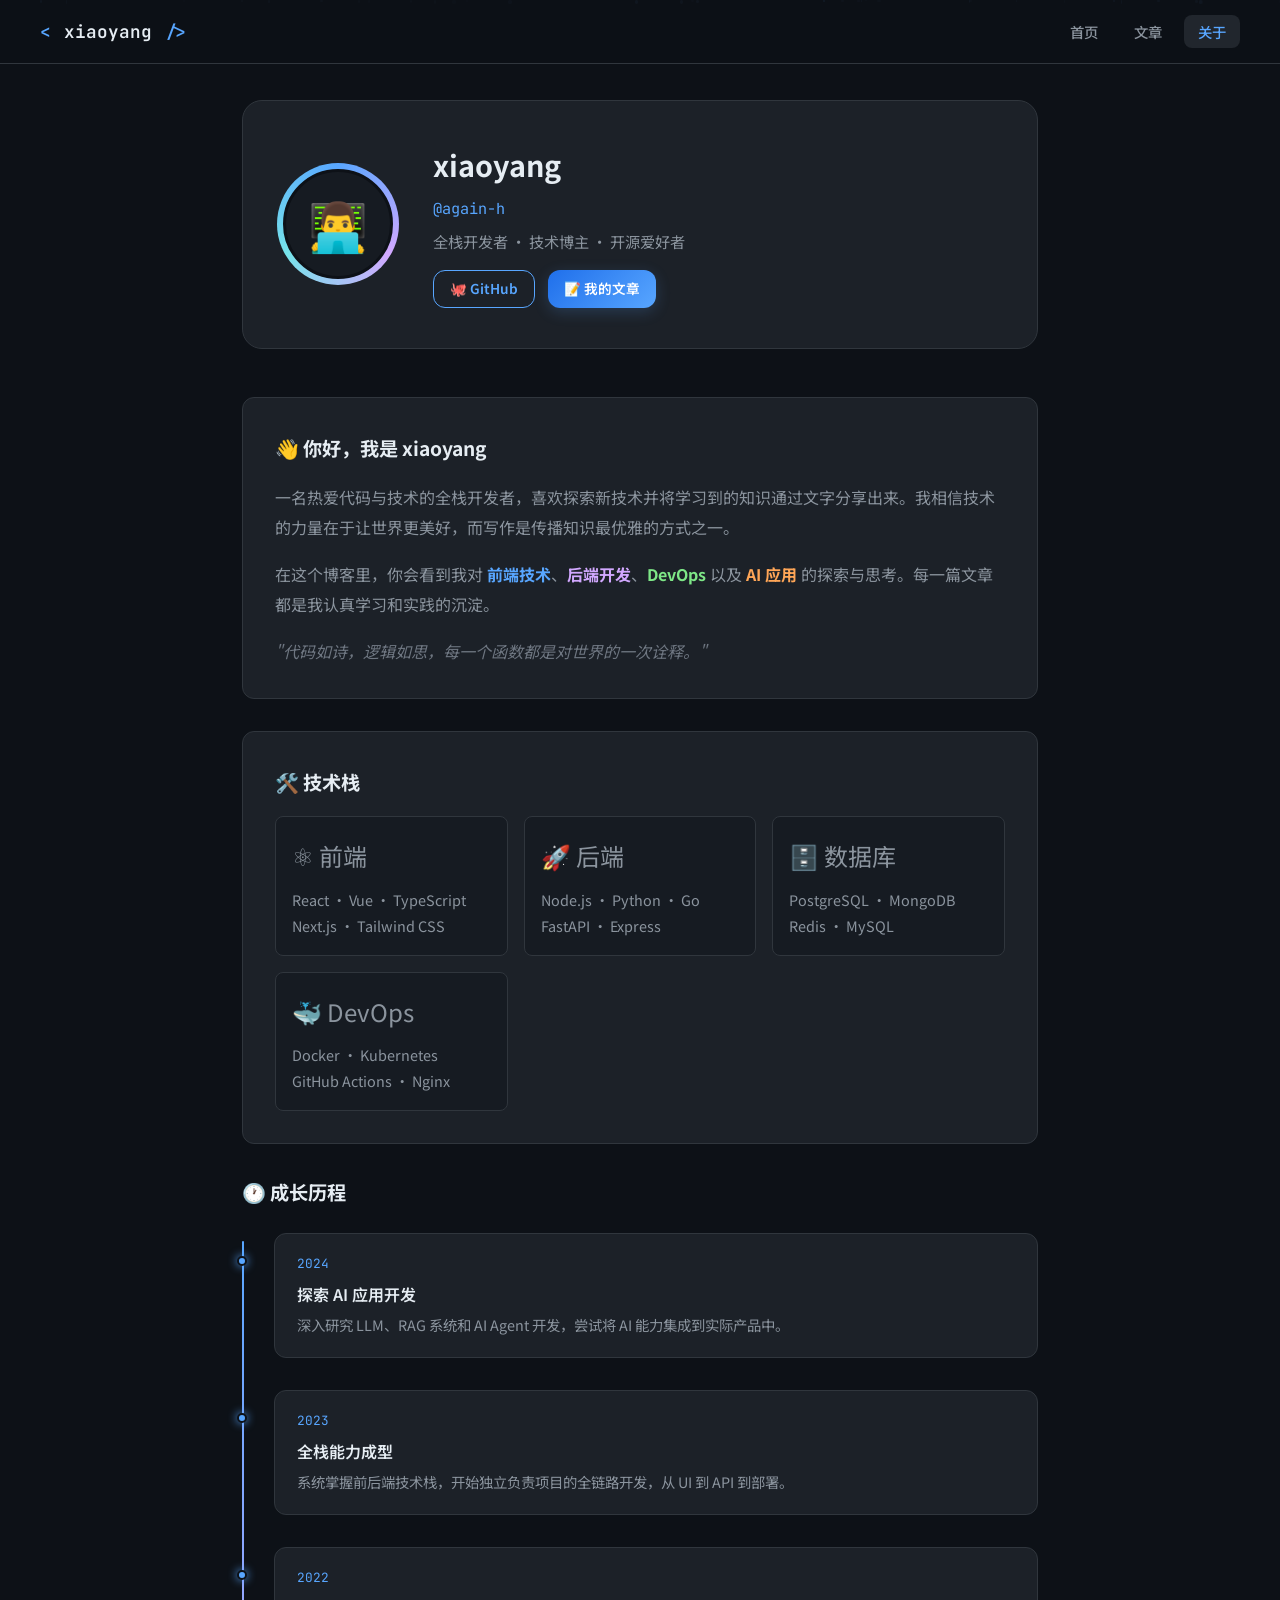
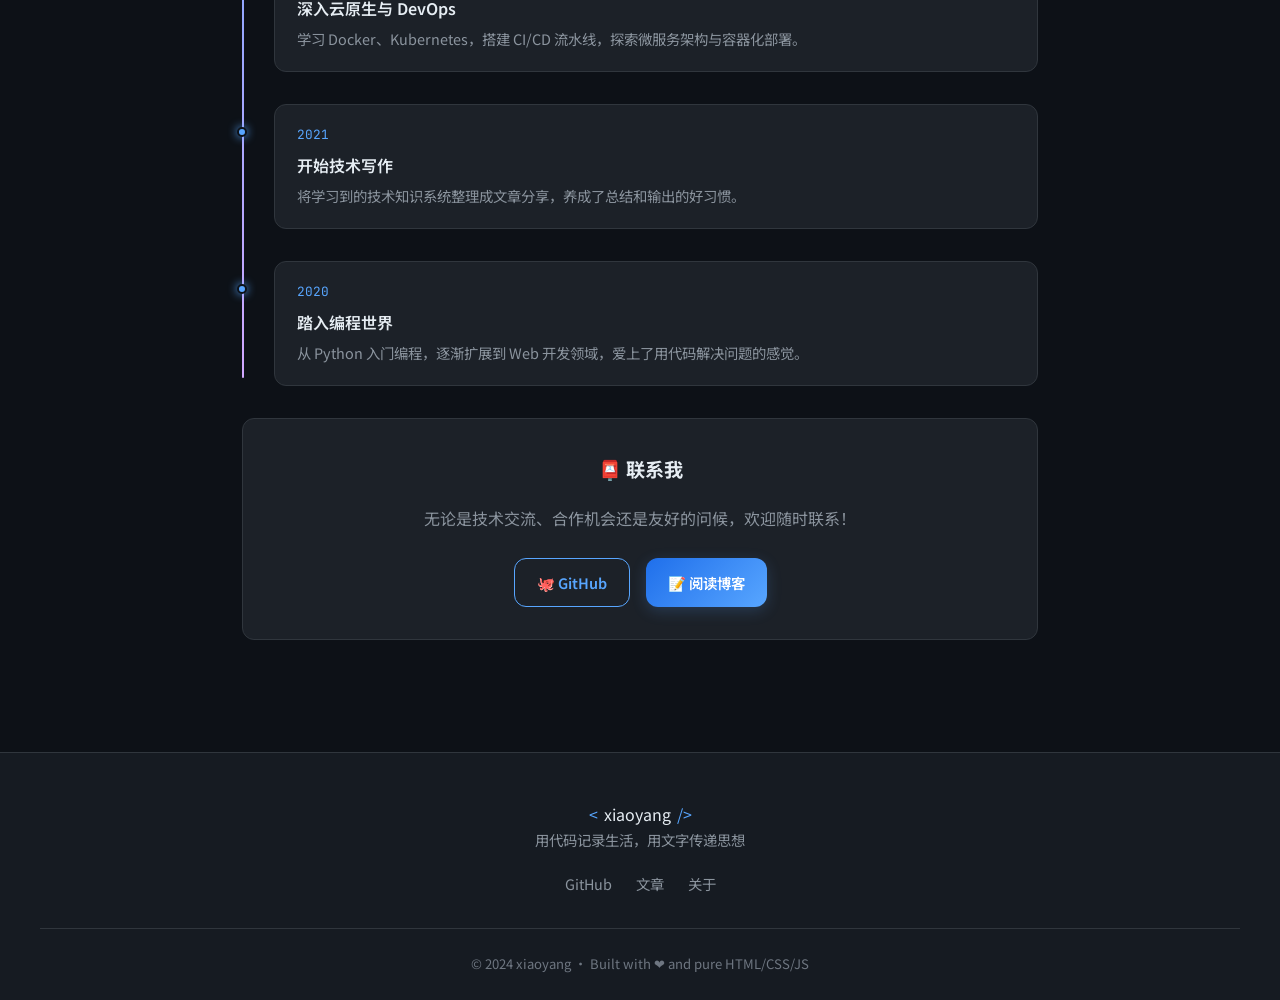
==== about.html @ 9339e9d8 "feat: add personal blog with dark theme - Home page with typing animation and particle background - " ====
<!DOCTYPE html>
<html lang="zh-CN">
<head>
  <meta charset="UTF-8" />
  <meta name="viewport" content="width=device-width, initial-scale=1.0" />
  <title>关于我 - xiaoyang's Blog</title>
  <link rel="stylesheet" href="css/style.css" />
  <link href="https://fonts.googleapis.com/css2?family=JetBrains+Mono:wght@300;400;600&family=Noto+Sans+SC:wght@300;400;500;700&display=swap" rel="stylesheet" />
</head>
<body>
  <div id="particles"></div>

  <nav class="navbar" id="navbar">
    <div class="nav-container">
      <a href="index.html" class="nav-logo">
        <span class="logo-bracket">&lt;</span>
        <span class="logo-text">xiaoyang</span>
        <span class="logo-bracket">/&gt;</span>
      </a>
      <ul class="nav-links">
        <li><a href="index.html" class="nav-link">首页</a></li>
        <li><a href="posts.html" class="nav-link">文章</a></li>
        <li><a href="about.html" class="nav-link active">关于</a></li>
      </ul>
      <button class="nav-toggle" id="navToggle">
        <span></span><span></span><span></span>
      </button>
    </div>
  </nav>

  <div class="about-page">
    <!-- 头部信息 -->
    <div class="about-header fade-up">
      <div class="about-avatar">
        <div class="avatar-ring"></div>
        <div class="avatar-inner">👨‍💻</div>
      </div>
      <div class="about-info">
        <h1>xiaoyang</h1>
        <p style="color:var(--accent); font-family:var(--font-mono); margin-bottom:0.4rem;">@again-h</p>
        <p>全栈开发者 · 技术博主 · 开源爱好者</p>
        <div style="display:flex; gap:0.8rem; margin-top:1rem; flex-wrap:wrap;">
          <a href="https://github.com/again-h" target="_blank" class="btn btn-outline" style="padding:6px 16px; font-size:0.85rem;">
            🐙 GitHub
          </a>
          <a href="posts.html" class="btn btn-primary" style="padding:6px 16px; font-size:0.85rem;">
            📝 我的文章
          </a>
        </div>
      </div>
    </div>

    <!-- 个人简介 -->
    <div class="about-bio fade-up">
      <h2>👋 你好，我是 xiaoyang</h2>
      <p>一名热爱代码与技术的全栈开发者，喜欢探索新技术并将学习到的知识通过文字分享出来。我相信技术的力量在于让世界更美好，而写作是传播知识最优雅的方式之一。</p>
      <p style="margin-top:1rem;">在这个博客里，你会看到我对 <strong style="color:var(--accent)">前端技术</strong>、<strong style="color:var(--purple)">后端开发</strong>、<strong style="color:var(--green)">DevOps</strong> 以及 <strong style="color:var(--orange)">AI 应用</strong> 的探索与思考。每一篇文章都是我认真学习和实践的沉淀。</p>
      <p style="margin-top:1rem; font-style:italic; color:var(--text-muted);">"代码如诗，逻辑如思，每一个函数都是对世界的一次诠释。"</p>
    </div>

    <!-- 技术栈 -->
    <div class="about-bio fade-up">
      <h2>🛠️ 技术栈</h2>
      <div style="display:grid; grid-template-columns:repeat(auto-fill, minmax(200px, 1fr)); gap:1rem; margin-top:1rem;">
        <div style="padding:1rem; background:var(--bg-secondary); border:1px solid var(--border); border-radius:var(--radius-md);">
          <div style="font-size:1.5rem; margin-bottom:0.5rem;">⚛️ 前端</div>
          <div style="color:var(--text-secondary); font-size:0.9rem; line-height:1.8;">
            React · Vue · TypeScript<br/>Next.js · Tailwind CSS
          </div>
        </div>
        <div style="padding:1rem; background:var(--bg-secondary); border:1px solid var(--border); border-radius:var(--radius-md);">
          <div style="font-size:1.5rem; margin-bottom:0.5rem;">🚀 后端</div>
          <div style="color:var(--text-secondary); font-size:0.9rem; line-height:1.8;">
            Node.js · Python · Go<br/>FastAPI · Express
          </div>
        </div>
        <div style="padding:1rem; background:var(--bg-secondary); border:1px solid var(--border); border-radius:var(--radius-md);">
          <div style="font-size:1.5rem; margin-bottom:0.5rem;">🗄️ 数据库</div>
          <div style="color:var(--text-secondary); font-size:0.9rem; line-height:1.8;">
            PostgreSQL · MongoDB<br/>Redis · MySQL
          </div>
        </div>
        <div style="padding:1rem; background:var(--bg-secondary); border:1px solid var(--border); border-radius:var(--radius-md);">
          <div style="font-size:1.5rem; margin-bottom:0.5rem;">🐳 DevOps</div>
          <div style="color:var(--text-secondary); font-size:0.9rem; line-height:1.8;">
            Docker · Kubernetes<br/>GitHub Actions · Nginx
          </div>
        </div>
      </div>
    </div>

    <!-- 成长历程 -->
    <div class="fade-up">
      <h2 style="font-size:1.2rem; margin-bottom:1.5rem; color:var(--text-primary); display:flex; align-items:center; gap:0.5rem;">
        🕐 成长历程
      </h2>
      <div class="timeline">
        <div class="timeline-item">
          <div class="timeline-year">2024</div>
          <div class="timeline-title">探索 AI 应用开发</div>
          <div class="timeline-desc">深入研究 LLM、RAG 系统和 AI Agent 开发，尝试将 AI 能力集成到实际产品中。</div>
        </div>
        <div class="timeline-item">
          <div class="timeline-year">2023</div>
          <div class="timeline-title">全栈能力成型</div>
          <div class="timeline-desc">系统掌握前后端技术栈，开始独立负责项目的全链路开发，从 UI 到 API 到部署。</div>
        </div>
        <div class="timeline-item">
          <div class="timeline-year">2022</div>
          <div class="timeline-title">深入云原生与 DevOps</div>
          <div class="timeline-desc">学习 Docker、Kubernetes，搭建 CI/CD 流水线，探索微服务架构与容器化部署。</div>
        </div>
        <div class="timeline-item">
          <div class="timeline-year">2021</div>
          <div class="timeline-title">开始技术写作</div>
          <div class="timeline-desc">将学习到的技术知识系统整理成文章分享，养成了总结和输出的好习惯。</div>
        </div>
        <div class="timeline-item">
          <div class="timeline-year">2020</div>
          <div class="timeline-title">踏入编程世界</div>
          <div class="timeline-desc">从 Python 入门编程，逐渐扩展到 Web 开发领域，爱上了用代码解决问题的感觉。</div>
        </div>
      </div>
    </div>

    <!-- 联系方式 -->
    <div class="about-bio fade-up" style="margin-top:2rem; text-align:center;">
      <h2 style="justify-content:center;">📮 联系我</h2>
      <p style="margin-top:0.5rem; margin-bottom:1.5rem;">无论是技术交流、合作机会还是友好的问候，欢迎随时联系！</p>
      <div style="display:flex; justify-content:center; gap:1rem; flex-wrap:wrap;">
        <a href="https://github.com/again-h" target="_blank" class="btn btn-outline">
          🐙 GitHub
        </a>
        <a href="posts.html" class="btn btn-primary">
          📝 阅读博客
        </a>
      </div>
    </div>
  </div>

  <footer class="footer">
    <div class="container">
      <div class="footer-content">
        <div class="footer-brand">
          <span class="logo-bracket">&lt;</span>
          <span class="logo-text">xiaoyang</span>
          <span class="logo-bracket">/&gt;</span>
        </div>
        <p class="footer-text">用代码记录生活，用文字传递思想</p>
        <div class="footer-links">
          <a href="https://github.com/again-h" target="_blank" class="footer-link">GitHub</a>
          <a href="posts.html" class="footer-link">文章</a>
          <a href="about.html" class="footer-link">关于</a>
        </div>
      </div>
      <div class="footer-bottom">
        <p>© 2024 xiaoyang · Built with ❤️ and pure HTML/CSS/JS</p>
      </div>
    </div>
  </footer>

  <script src="js/main.js"></script>
  <script src="js/posts-data.js"></script>
</body>
</html>
---- css/style.css ----
/* ===========================
   CSS Variables & Reset
   =========================== */
:root {
  --bg-primary: #0d1117;
  --bg-secondary: #161b22;
  --bg-card: #1c2128;
  --bg-hover: #21262d;
  --border: #30363d;
  --border-hover: #484f58;

  --text-primary: #e6edf3;
  --text-secondary: #8b949e;
  --text-muted: #6e7681;

  --accent: #58a6ff;
  --accent-light: #79c0ff;
  --accent-dark: #1f6feb;
  --accent-glow: rgba(88, 166, 255, 0.2);

  --purple: #d2a8ff;
  --green: #7ee787;
  --orange: #ffa657;
  --red: #ff7b72;
  --yellow: #f9e96d;
  --cyan: #76e3ea;

  --font-mono: 'JetBrains Mono', 'Fira Code', monospace;
  --font-sans: 'Noto Sans SC', system-ui, -apple-system, sans-serif;

  --radius-sm: 4px;
  --radius-md: 8px;
  --radius-lg: 12px;
  --radius-xl: 20px;

  --shadow-sm: 0 1px 3px rgba(0,0,0,0.4);
  --shadow-md: 0 4px 12px rgba(0,0,0,0.5);
  --shadow-lg: 0 8px 32px rgba(0,0,0,0.6);
  --shadow-glow: 0 0 20px rgba(88, 166, 255, 0.3);

  --transition: 0.3s ease;
}

*, *::before, *::after {
  box-sizing: border-box;
  margin: 0;
  padding: 0;
}

html {
  scroll-behavior: smooth;
  font-size: 16px;
}

body {
  background-color: var(--bg-primary);
  color: var(--text-primary);
  font-family: var(--font-sans);
  line-height: 1.7;
  overflow-x: hidden;
}

a {
  color: var(--accent);
  text-decoration: none;
  transition: color var(--transition);
}

a:hover { color: var(--accent-light); }

img { max-width: 100%; height: auto; }

/* ===========================
   Particles Background
   =========================== */
#particles {
  position: fixed;
  top: 0; left: 0;
  width: 100%; height: 100%;
  pointer-events: none;
  z-index: 0;
  overflow: hidden;
}

.particle {
  position: absolute;
  width: 2px;
  height: 2px;
  background: var(--accent);
  border-radius: 50%;
  opacity: 0;
  animation: float-particle linear infinite;
}

@keyframes float-particle {
  0% { transform: translateY(100vh) scale(0); opacity: 0; }
  10% { opacity: 0.6; }
  90% { opacity: 0.3; }
  100% { transform: translateY(-10vh) scale(1); opacity: 0; }
}

/* ===========================
   Navigation
   =========================== */
.navbar {
  position: fixed;
  top: 0;
  left: 0;
  right: 0;
  z-index: 1000;
  padding: 0 2rem;
  height: 64px;
  background: rgba(13, 17, 23, 0.85);
  backdrop-filter: blur(20px);
  -webkit-backdrop-filter: blur(20px);
  border-bottom: 1px solid var(--border);
  transition: all var(--transition);
}

.navbar.scrolled {
  height: 56px;
  box-shadow: var(--shadow-md);
}

.nav-container {
  max-width: 1200px;
  margin: 0 auto;
  height: 100%;
  display: flex;
  align-items: center;
  justify-content: space-between;
}

.nav-logo {
  font-family: var(--font-mono);
  font-size: 1.1rem;
  font-weight: 600;
  color: var(--text-primary);
  text-decoration: none;
  transition: all var(--transition);
}

.nav-logo:hover { color: var(--text-primary); }
.nav-logo:hover .logo-bracket { color: var(--accent); }

.logo-bracket {
  color: var(--accent);
  transition: color var(--transition);
}

.logo-text {
  color: var(--text-primary);
  margin: 0 2px;
}

.nav-links {
  display: flex;
  list-style: none;
  gap: 0.5rem;
}

.nav-link {
  padding: 6px 14px;
  border-radius: var(--radius-md);
  color: var(--text-secondary);
  font-size: 0.9rem;
  font-weight: 500;
  transition: all var(--transition);
  position: relative;
}

.nav-link:hover,
.nav-link.active {
  color: var(--text-primary);
  background: var(--bg-hover);
}

.nav-link.active {
  color: var(--accent);
}

.nav-toggle {
  display: none;
  flex-direction: column;
  gap: 5px;
  background: none;
  border: none;
  cursor: pointer;
  padding: 4px;
}

.nav-toggle span {
  display: block;
  width: 22px;
  height: 2px;
  background: var(--text-secondary);
  border-radius: 2px;
  transition: all var(--transition);
}

/* ===========================
   Hero Section
   =========================== */
.hero {
  min-height: 100vh;
  display: flex;
  align-items: center;
  justify-content: center;
  padding: 80px 2rem 4rem;
  position: relative;
  z-index: 1;
  gap: 4rem;
  max-width: 1200px;
  margin: 0 auto;
}

.hero-content {
  flex: 1;
  max-width: 560px;
}

.hero-avatar {
  position: relative;
  width: 100px;
  height: 100px;
  margin-bottom: 2rem;
}

.avatar-ring {
  position: absolute;
  inset: -6px;
  border-radius: 50%;
  background: conic-gradient(var(--accent), var(--purple), var(--cyan), var(--accent));
  animation: spin 4s linear infinite;
}

@keyframes spin {
  to { transform: rotate(360deg); }
}

.avatar-inner {
  position: relative;
  width: 100%;
  height: 100%;
  background: var(--bg-secondary);
  border-radius: 50%;
  display: flex;
  align-items: center;
  justify-content: center;
  font-size: 2.8rem;
  z-index: 1;
  border: 3px solid var(--bg-primary);
}

.hero-title {
  font-size: clamp(2rem, 5vw, 3.2rem);
  font-weight: 700;
  line-height: 1.2;
  margin-bottom: 1rem;
  letter-spacing: -0.5px;
}

.highlight {
  background: linear-gradient(135deg, var(--accent), var(--purple));
  -webkit-background-clip: text;
  -webkit-text-fill-color: transparent;
  background-clip: text;
}

.hero-subtitle {
  font-size: 1.1rem;
  color: var(--text-secondary);
  margin-bottom: 1.8rem;
  min-height: 2rem;
  font-family: var(--font-mono);
}

.hero-subtitle::after {
  content: '|';
  animation: blink 1s step-end infinite;
  color: var(--accent);
}

@keyframes blink {
  50% { opacity: 0; }
}

.hero-tags {
  display: flex;
  flex-wrap: wrap;
  gap: 0.5rem;
  margin-bottom: 2rem;
}

.tag {
  background: var(--bg-card);
  border: 1px solid var(--border);
  padding: 4px 12px;
  border-radius: 20px;
  font-size: 0.85rem;
  color: var(--text-secondary);
  transition: all var(--transition);
}

.tag:hover {
  border-color: var(--accent);
  color: var(--accent);
  box-shadow: 0 0 10px var(--accent-glow);
}

.hero-actions {
  display: flex;
  gap: 1rem;
  flex-wrap: wrap;
}

/* ===========================
   Buttons
   =========================== */
.btn {
  display: inline-flex;
  align-items: center;
  padding: 10px 22px;
  border-radius: var(--radius-lg);
  font-size: 0.9rem;
  font-weight: 600;
  cursor: pointer;
  transition: all var(--transition);
  border: none;
  text-decoration: none;
}

.btn-primary {
  background: linear-gradient(135deg, var(--accent-dark), var(--accent));
  color: #fff;
  box-shadow: 0 4px 15px var(--accent-glow);
}

.btn-primary:hover {
  transform: translateY(-2px);
  box-shadow: 0 6px 20px var(--accent-glow);
  color: #fff;
}

.btn-outline {
  background: transparent;
  color: var(--accent);
  border: 1px solid var(--accent);
}

.btn-outline:hover {
  background: var(--accent-glow);
  transform: translateY(-2px);
  color: var(--accent-light);
}

/* ===========================
   Code Block (Hero Decoration)
   =========================== */
.hero-decoration {
  flex: 1;
  max-width: 420px;
}

.code-block {
  background: var(--bg-card);
  border: 1px solid var(--border);
  border-radius: var(--radius-lg);
  overflow: hidden;
  box-shadow: var(--shadow-lg), var(--shadow-glow);
  animation: float 6s ease-in-out infinite;
}

@keyframes float {
  0%, 100% { transform: translateY(0); }
  50% { transform: translateY(-12px); }
}

.code-header {
  background: var(--bg-secondary);
  padding: 10px 16px;
  display: flex;
  align-items: center;
  gap: 6px;
  border-bottom: 1px solid var(--border);
}

.dot {
  width: 12px;
  height: 12px;
  border-radius: 50%;
}
.dot.red { background: #ff5f57; }
.dot.yellow { background: #febc2e; }
.dot.green { background: #28c840; }

.code-title {
  font-family: var(--font-mono);
  font-size: 0.8rem;
  color: var(--text-muted);
  margin-left: 8px;
}

.code-content {
  padding: 1.2rem 1.5rem;
  font-family: var(--font-mono);
  font-size: 0.88rem;
  line-height: 1.8;
  overflow-x: auto;
}

.code-content .kw { color: var(--red); }
.code-content .var { color: var(--accent); }
.code-content .prop { color: var(--cyan); }
.code-content .str { color: var(--green); }

/* ===========================
   Sections
   =========================== */
.section {
  padding: 6rem 2rem;
  position: relative;
  z-index: 1;
}

.container {
  max-width: 1200px;
  margin: 0 auto;
}

.section-header {
  text-align: center;
  margin-bottom: 3.5rem;
}

.section-title {
  font-size: clamp(1.6rem, 4vw, 2.2rem);
  font-weight: 700;
  margin-bottom: 0.5rem;
  position: relative;
  display: inline-block;
}

.section-title::after {
  content: '';
  position: absolute;
  bottom: -8px;
  left: 50%;
  transform: translateX(-50%);
  width: 40px;
  height: 3px;
  background: linear-gradient(90deg, var(--accent), var(--purple));
  border-radius: 2px;
}

.section-subtitle {
  color: var(--text-secondary);
  font-size: 1rem;
  margin-top: 1rem;
}

.section-footer {
  text-align: center;
  margin-top: 3rem;
}

/* ===========================
   Posts Grid
   =========================== */
.posts-grid {
  display: grid;
  grid-template-columns: repeat(auto-fill, minmax(320px, 1fr));
  gap: 1.5rem;
}

.post-card {
  background: var(--bg-card);
  border: 1px solid var(--border);
  border-radius: var(--radius-lg);
  overflow: hidden;
  transition: all var(--transition);
  cursor: pointer;
  display: flex;
  flex-direction: column;
}

.post-card:hover {
  border-color: var(--border-hover);
  transform: translateY(-4px);
  box-shadow: var(--shadow-md), 0 0 20px rgba(88, 166, 255, 0.1);
}

.post-card-image {
  height: 160px;
  display: flex;
  align-items: center;
  justify-content: center;
  font-size: 3.5rem;
  background: linear-gradient(135deg, var(--bg-secondary), var(--bg-hover));
  position: relative;
  overflow: hidden;
}

.post-card-image::after {
  content: '';
  position: absolute;
  inset: 0;
  background: linear-gradient(to bottom, transparent 50%, var(--bg-card));
}

.post-card-body {
  padding: 1.2rem 1.4rem;
  flex: 1;
  display: flex;
  flex-direction: column;
}

.post-card-meta {
  display: flex;
  align-items: center;
  gap: 0.8rem;
  margin-bottom: 0.6rem;
}

.post-category {
  background: var(--accent-glow);
  color: var(--accent);
  border: 1px solid rgba(88,166,255,0.3);
  padding: 2px 10px;
  border-radius: 20px;
  font-size: 0.75rem;
  font-weight: 600;
}

.post-date {
  color: var(--text-muted);
  font-size: 0.8rem;
  font-family: var(--font-mono);
}

.post-title {
  font-size: 1.05rem;
  font-weight: 600;
  color: var(--text-primary);
  margin-bottom: 0.5rem;
  transition: color var(--transition);
  line-height: 1.4;
}

.post-card:hover .post-title { color: var(--accent); }

.post-excerpt {
  color: var(--text-secondary);
  font-size: 0.88rem;
  flex: 1;
  display: -webkit-box;
  -webkit-line-clamp: 3;
  -webkit-box-orient: vertical;
  overflow: hidden;
}

.post-tags {
  display: flex;
  flex-wrap: wrap;
  gap: 0.4rem;
  margin-top: 1rem;
}

.post-tag {
  background: var(--bg-secondary);
  color: var(--text-muted);
  padding: 2px 8px;
  border-radius: 4px;
  font-size: 0.75rem;
  font-family: var(--font-mono);
}

.read-more {
  display: inline-flex;
  align-items: center;
  gap: 4px;
  margin-top: 1rem;
  color: var(--accent);
  font-size: 0.85rem;
  font-weight: 600;
  transition: gap var(--transition);
}

.post-card:hover .read-more { gap: 8px; }

/* ===========================
   Skills Section
   =========================== */
.skills-section {
  background: linear-gradient(180deg, transparent, var(--bg-secondary) 30%, var(--bg-secondary) 70%, transparent);
}

.skills-grid {
  display: grid;
  grid-template-columns: repeat(auto-fill, minmax(280px, 1fr));
  gap: 1.2rem;
}

.skill-card {
  background: var(--bg-card);
  border: 1px solid var(--border);
  border-radius: var(--radius-lg);
  padding: 1.2rem 1.4rem;
  display: flex;
  align-items: center;
  gap: 1rem;
  transition: all var(--transition);
}

.skill-card:hover {
  border-color: var(--accent);
  box-shadow: 0 0 15px var(--accent-glow);
}

.skill-icon { font-size: 1.6rem; flex-shrink: 0; }

.skill-name {
  font-weight: 600;
  font-size: 0.95rem;
  min-width: 80px;
}

.skill-bar {
  flex: 1;
  height: 6px;
  background: var(--bg-hover);
  border-radius: 3px;
  overflow: hidden;
}

.skill-fill {
  height: 100%;
  background: linear-gradient(90deg, var(--accent-dark), var(--accent));
  border-radius: 3px;
  width: 0;
  transition: width 1.2s cubic-bezier(0.4, 0, 0.2, 1);
}

/* ===========================
   Footer
   =========================== */
.footer {
  background: var(--bg-secondary);
  border-top: 1px solid var(--border);
  padding: 3rem 2rem 1.5rem;
  position: relative;
  z-index: 1;
}

.footer-content {
  text-align: center;
  margin-bottom: 2rem;
}

.footer .nav-logo {
  font-size: 1.2rem;
  display: inline-block;
  margin-bottom: 0.8rem;
}

.footer-text {
  color: var(--text-secondary);
  margin-bottom: 1.2rem;
  font-size: 0.9rem;
}

.footer-links {
  display: flex;
  justify-content: center;
  gap: 1.5rem;
}

.footer-link {
  color: var(--text-secondary);
  font-size: 0.9rem;
  transition: color var(--transition);
}

.footer-link:hover { color: var(--accent); }

.footer-bottom {
  text-align: center;
  border-top: 1px solid var(--border);
  padding-top: 1.5rem;
  color: var(--text-muted);
  font-size: 0.82rem;
}

/* ===========================
   Posts Page
   =========================== */
.page-hero {
  padding: 120px 2rem 4rem;
  text-align: center;
  position: relative;
  z-index: 1;
}

.page-title {
  font-size: clamp(2rem, 5vw, 3rem);
  font-weight: 700;
  margin-bottom: 0.8rem;
}

.page-subtitle {
  color: var(--text-secondary);
  font-size: 1.05rem;
}

.filter-bar {
  position: sticky;
  top: 64px;
  z-index: 100;
  background: rgba(13,17,23,0.9);
  backdrop-filter: blur(20px);
  padding: 1rem 2rem;
  border-bottom: 1px solid var(--border);
  margin-bottom: 3rem;
}

.filter-inner {
  max-width: 1200px;
  margin: 0 auto;
  display: flex;
  gap: 0.5rem;
  flex-wrap: wrap;
  align-items: center;
}

.filter-btn {
  padding: 6px 16px;
  border-radius: 20px;
  border: 1px solid var(--border);
  background: transparent;
  color: var(--text-secondary);
  font-size: 0.85rem;
  cursor: pointer;
  transition: all var(--transition);
}

.filter-btn:hover,
.filter-btn.active {
  border-color: var(--accent);
  color: var(--accent);
  background: var(--accent-glow);
}

.posts-list {
  max-width: 1200px;
  margin: 0 auto;
  padding: 0 2rem 4rem;
  position: relative;
  z-index: 1;
}

/* ===========================
   Post Detail Page
   =========================== */
.post-detail {
  max-width: 780px;
  margin: 0 auto;
  padding: 100px 2rem 5rem;
  position: relative;
  z-index: 1;
}

.post-header {
  margin-bottom: 2.5rem;
}

.post-header-meta {
  display: flex;
  align-items: center;
  gap: 1rem;
  margin-bottom: 1.2rem;
  flex-wrap: wrap;
}

.post-header-title {
  font-size: clamp(1.8rem, 4vw, 2.4rem);
  font-weight: 700;
  line-height: 1.25;
  margin-bottom: 1rem;
}

.post-body {
  color: var(--text-secondary);
  line-height: 1.9;
  font-size: 1.02rem;
}

.post-body h2 {
  color: var(--text-primary);
  font-size: 1.5rem;
  margin: 2.5rem 0 1rem;
  padding-bottom: 0.5rem;
  border-bottom: 1px solid var(--border);
}

.post-body h3 {
  color: var(--text-primary);
  font-size: 1.2rem;
  margin: 2rem 0 0.8rem;
}

.post-body p { margin-bottom: 1.2rem; }

.post-body pre {
  background: var(--bg-card);
  border: 1px solid var(--border);
  border-radius: var(--radius-md);
  padding: 1.2rem 1.5rem;
  overflow-x: auto;
  margin: 1.5rem 0;
  font-family: var(--font-mono);
  font-size: 0.88rem;
  line-height: 1.7;
}

.post-body code {
  font-family: var(--font-mono);
  background: var(--bg-card);
  border: 1px solid var(--border);
  padding: 2px 6px;
  border-radius: 4px;
  font-size: 0.88em;
  color: var(--orange);
}

.post-body pre code {
  background: none;
  border: none;
  padding: 0;
  color: var(--text-primary);
}

.post-body blockquote {
  border-left: 3px solid var(--accent);
  padding: 0.8rem 1.2rem;
  margin: 1.5rem 0;
  background: var(--bg-card);
  border-radius: 0 var(--radius-md) var(--radius-md) 0;
  color: var(--text-secondary);
  font-style: italic;
}

.post-body ul, .post-body ol {
  padding-left: 1.5rem;
  margin-bottom: 1.2rem;
}

.post-body li { margin-bottom: 0.4rem; }

.post-body a {
  color: var(--accent);
  text-decoration: underline;
  text-underline-offset: 3px;
}

/* ===========================
   About Page
   =========================== */
.about-page {
  max-width: 860px;
  margin: 0 auto;
  padding: 100px 2rem 5rem;
  position: relative;
  z-index: 1;
}

.about-header {
  display: flex;
  align-items: center;
  gap: 2.5rem;
  margin-bottom: 3rem;
  padding: 2.5rem;
  background: var(--bg-card);
  border: 1px solid var(--border);
  border-radius: var(--radius-xl);
}

.about-avatar {
  position: relative;
  width: 110px;
  height: 110px;
  flex-shrink: 0;
}

.about-avatar .avatar-ring {
  position: absolute;
  inset: -6px;
  border-radius: 50%;
  background: conic-gradient(var(--accent), var(--purple), var(--cyan), var(--accent));
  animation: spin 4s linear infinite;
}

.about-avatar .avatar-inner {
  position: relative;
  width: 100%;
  height: 100%;
  background: var(--bg-secondary);
  border-radius: 50%;
  display: flex;
  align-items: center;
  justify-content: center;
  font-size: 3rem;
  z-index: 1;
  border: 3px solid var(--bg-primary);
}

.about-info h1 {
  font-size: 1.8rem;
  font-weight: 700;
  margin-bottom: 0.4rem;
}

.about-info p {
  color: var(--text-secondary);
  font-size: 0.95rem;
}

.about-bio {
  background: var(--bg-card);
  border: 1px solid var(--border);
  border-radius: var(--radius-lg);
  padding: 2rem;
  margin-bottom: 2rem;
  color: var(--text-secondary);
  line-height: 1.9;
}

.about-bio h2 {
  color: var(--text-primary);
  font-size: 1.2rem;
  margin-bottom: 1rem;
  display: flex;
  align-items: center;
  gap: 0.5rem;
}

.timeline {
  position: relative;
  padding-left: 2rem;
}

.timeline::before {
  content: '';
  position: absolute;
  left: 0;
  top: 8px;
  bottom: 8px;
  width: 2px;
  background: linear-gradient(to bottom, var(--accent), var(--purple));
  border-radius: 2px;
}

.timeline-item {
  position: relative;
  margin-bottom: 2rem;
  background: var(--bg-card);
  border: 1px solid var(--border);
  border-radius: var(--radius-lg);
  padding: 1.2rem 1.4rem;
}

.timeline-item::before {
  content: '';
  position: absolute;
  left: -2.4rem;
  top: 1.4rem;
  width: 10px;
  height: 10px;
  background: var(--accent);
  border-radius: 50%;
  border: 2px solid var(--bg-primary);
  box-shadow: 0 0 10px var(--accent);
}

.timeline-year {
  font-family: var(--font-mono);
  font-size: 0.8rem;
  color: var(--accent);
  margin-bottom: 0.4rem;
}

.timeline-title {
  font-weight: 600;
  margin-bottom: 0.3rem;
}

.timeline-desc {
  color: var(--text-secondary);
  font-size: 0.9rem;
}

/* ===========================
   Search Box
   =========================== */
.search-box {
  position: relative;
  max-width: 400px;
  margin-left: auto;
}

.search-box input {
  width: 100%;
  padding: 8px 16px 8px 40px;
  background: var(--bg-card);
  border: 1px solid var(--border);
  border-radius: 20px;
  color: var(--text-primary);
  font-size: 0.88rem;
  outline: none;
  transition: all var(--transition);
}

.search-box input:focus {
  border-color: var(--accent);
  box-shadow: 0 0 0 3px var(--accent-glow);
}

.search-icon {
  position: absolute;
  left: 14px;
  top: 50%;
  transform: translateY(-50%);
  color: var(--text-muted);
  font-size: 0.9rem;
}

/* ===========================
   Pagination
   =========================== */
.pagination {
  display: flex;
  justify-content: center;
  gap: 0.5rem;
  margin-top: 3rem;
}

.page-btn {
  width: 36px;
  height: 36px;
  border-radius: var(--radius-md);
  border: 1px solid var(--border);
  background: transparent;
  color: var(--text-secondary);
  cursor: pointer;
  transition: all var(--transition);
  display: flex;
  align-items: center;
  justify-content: center;
  font-size: 0.88rem;
}

.page-btn:hover, .page-btn.active {
  border-color: var(--accent);
  color: var(--accent);
  background: var(--accent-glow);
}

/* ===========================
   Scroll to Top
   =========================== */
.scroll-top {
  position: fixed;
  bottom: 2rem;
  right: 2rem;
  width: 42px;
  height: 42px;
  background: var(--accent-dark);
  color: #fff;
  border: none;
  border-radius: var(--radius-md);
  cursor: pointer;
  display: flex;
  align-items: center;
  justify-content: center;
  font-size: 1rem;
  opacity: 0;
  transform: translateY(10px);
  transition: all var(--transition);
  z-index: 999;
  box-shadow: var(--shadow-md);
}

.scroll-top.visible {
  opacity: 1;
  transform: translateY(0);
}

.scroll-top:hover {
  background: var(--accent);
  transform: translateY(-3px);
}

/* ===========================
   Animations
   =========================== */
.fade-up {
  opacity: 0;
  transform: translateY(30px);
  transition: opacity 0.6s ease, transform 0.6s ease;
}

.fade-up.visible {
  opacity: 1;
  transform: translateY(0);
}

/* ===========================
   Responsive
   =========================== */
@media (max-width: 900px) {
  .hero {
    flex-direction: column;
    text-align: center;
    padding-top: 100px;
    gap: 3rem;
  }

  .hero-avatar { margin: 0 auto 1.5rem; }
  .hero-tags, .hero-actions { justify-content: center; }

  .hero-decoration { width: 100%; max-width: 400px; }

  .about-header {
    flex-direction: column;
    text-align: center;
  }
}

@media (max-width: 600px) {
  .nav-links {
    display: none;
    position: fixed;
    top: 64px; left: 0; right: 0;
    background: var(--bg-primary);
    flex-direction: column;
    padding: 1rem;
    border-bottom: 1px solid var(--border);
    gap: 0.3rem;
  }

  .nav-links.open { display: flex; }
  .nav-toggle { display: flex; }

  .posts-grid { grid-template-columns: 1fr; }
  .skills-grid { grid-template-columns: 1fr; }

  .filter-inner { flex-direction: column; align-items: flex-start; }
  .search-box { max-width: 100%; width: 100%; }
}
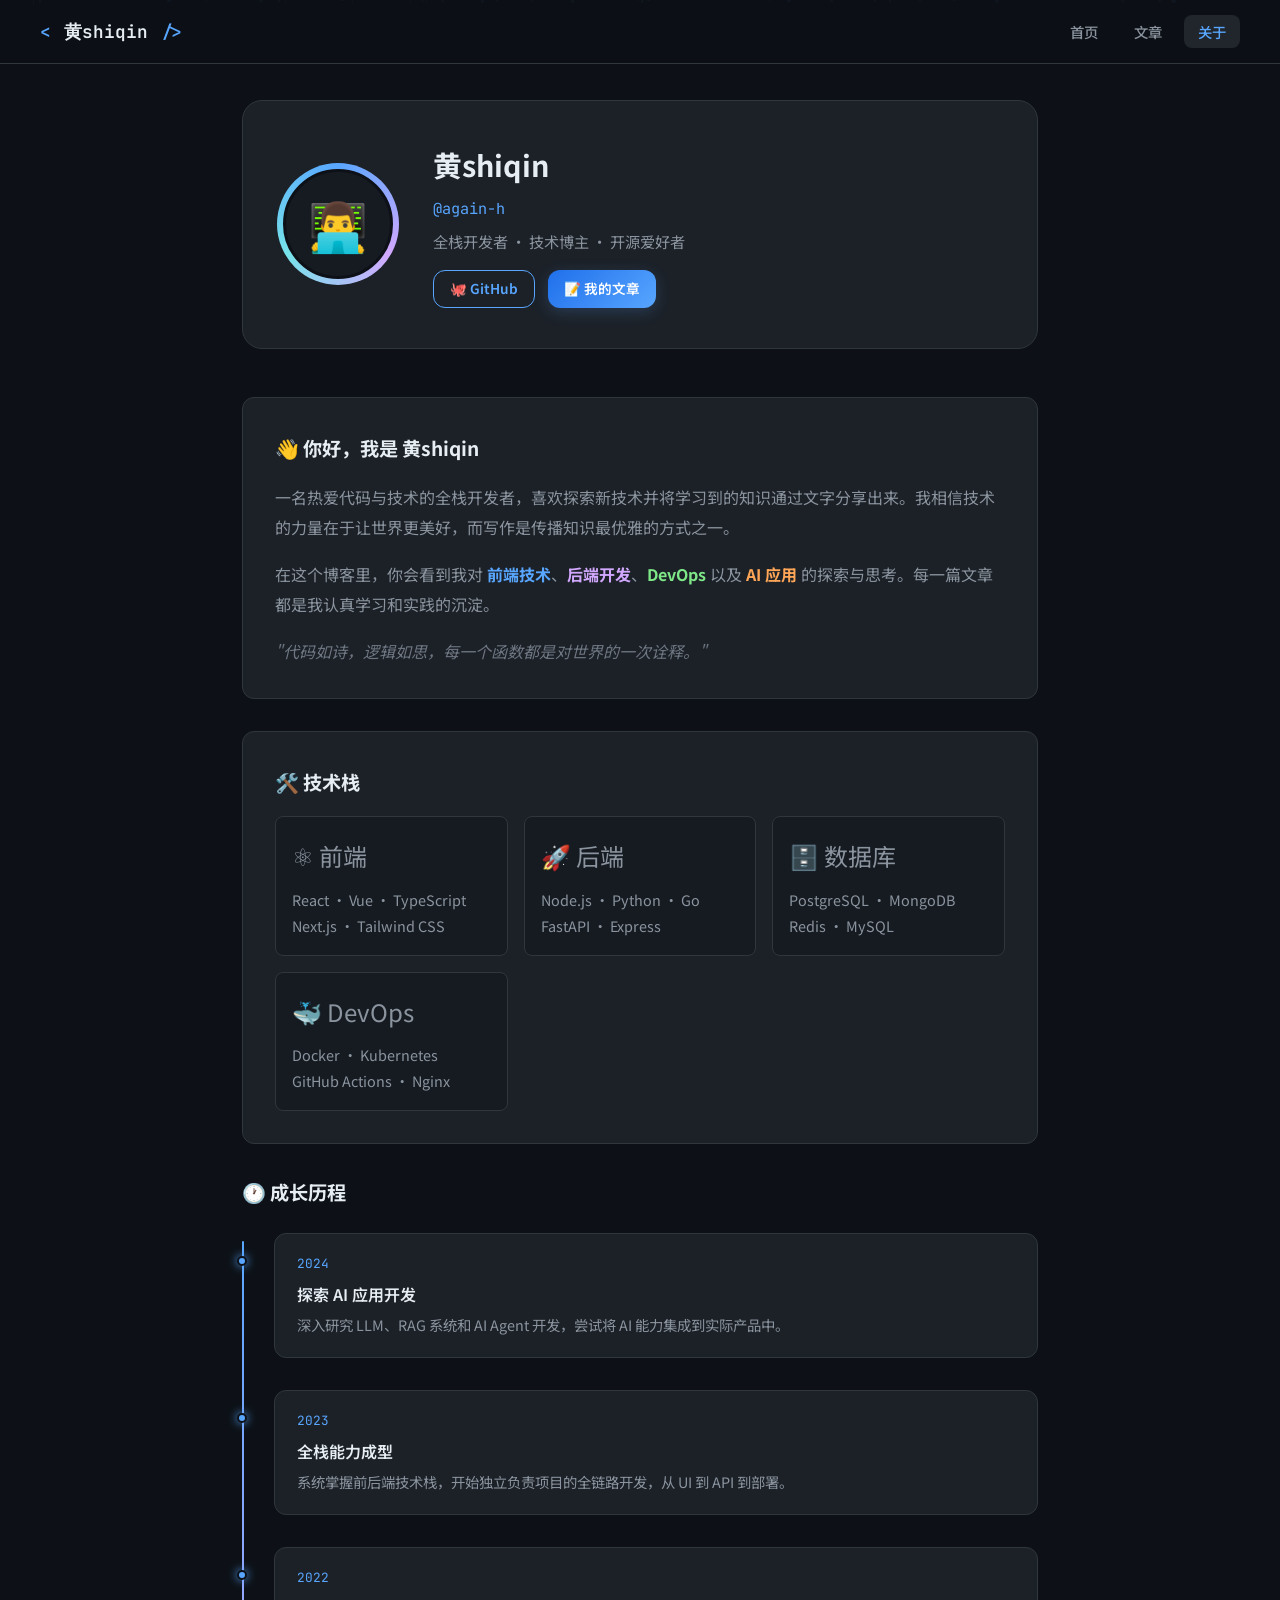
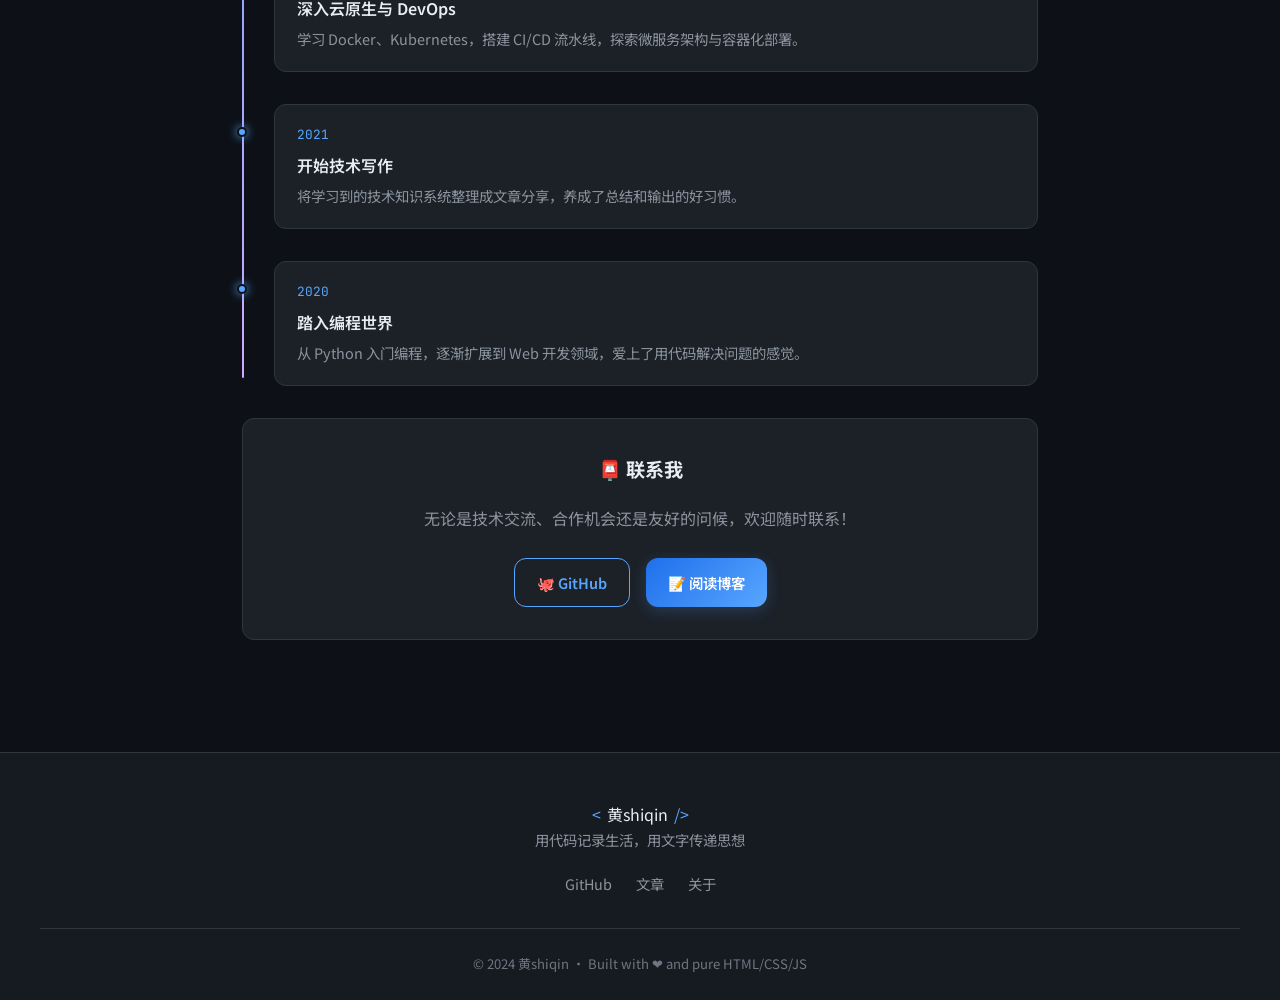
==== commit aefc2e6c: "feat: rename blog to 黄shiqin and add full SEO optimization - Rename all pages from xiaoyang to 黄shiq" ====
--- a/about.html
+++ b/about.html
@@ -3,7 +3,27 @@
 <head>
   <meta charset="UTF-8" />
   <meta name="viewport" content="width=device-width, initial-scale=1.0" />
-  <title>关于我 - xiaoyang's Blog</title>
+  <title>关于我 - 黄shiqin的博客</title>
+  <meta name="description" content="黄shiqin，一名全栈开发者与技术博主，专注于前端开发、后端技术、DevOps 与 AI 应用领域的探索与分享。" />
+  <meta name="keywords" content="黄shiqin,全栈开发者,技术博主,again-h" />
+  <meta name="author" content="黄shiqin" />
+  <meta name="robots" content="index, follow" />
+  <link rel="canonical" href="https://again-h.github.io/blog/about.html" />
+  <meta property="og:type" content="profile" />
+  <meta property="og:title" content="关于黄shiqin - 全栈开发者与技术博主" />
+  <meta property="og:description" content="黄shiqin，一名全栈开发者与技术博主，专注于前端开发、后端技术、DevOps 与 AI 应用领域。" />
+  <meta property="og:url" content="https://again-h.github.io/blog/about.html" />
+  <script type="application/ld+json">
+  {
+    "@context": "https://schema.org",
+    "@type": "Person",
+    "name": "黄shiqin",
+    "url": "https://again-h.github.io/blog/about.html",
+    "sameAs": ["https://github.com/again-h"],
+    "jobTitle": "全栈开发者",
+    "description": "黄shiqin，全栈开发者与技术博主"
+  }
+  </script>
   <link rel="stylesheet" href="css/style.css" />
   <link href="https://fonts.googleapis.com/css2?family=JetBrains+Mono:wght@300;400;600&family=Noto+Sans+SC:wght@300;400;500;700&display=swap" rel="stylesheet" />
 </head>
@@ -14,7 +34,7 @@
     <div class="nav-container">
       <a href="index.html" class="nav-logo">
         <span class="logo-bracket">&lt;</span>
-        <span class="logo-text">xiaoyang</span>
+        <span class="logo-text">黄shiqin</span>
         <span class="logo-bracket">/&gt;</span>
       </a>
       <ul class="nav-links">
@@ -36,7 +56,7 @@
         <div class="avatar-inner">👨‍💻</div>
       </div>
       <div class="about-info">
-        <h1>xiaoyang</h1>
+        <h1>黄shiqin</h1>
         <p style="color:var(--accent); font-family:var(--font-mono); margin-bottom:0.4rem;">@again-h</p>
         <p>全栈开发者 · 技术博主 · 开源爱好者</p>
         <div style="display:flex; gap:0.8rem; margin-top:1rem; flex-wrap:wrap;">
@@ -52,7 +72,7 @@
 
     <!-- 个人简介 -->
     <div class="about-bio fade-up">
-      <h2>👋 你好，我是 xiaoyang</h2>
+      <h2>👋 你好，我是 黄shiqin</h2>
       <p>一名热爱代码与技术的全栈开发者，喜欢探索新技术并将学习到的知识通过文字分享出来。我相信技术的力量在于让世界更美好，而写作是传播知识最优雅的方式之一。</p>
       <p style="margin-top:1rem;">在这个博客里，你会看到我对 <strong style="color:var(--accent)">前端技术</strong>、<strong style="color:var(--purple)">后端开发</strong>、<strong style="color:var(--green)">DevOps</strong> 以及 <strong style="color:var(--orange)">AI 应用</strong> 的探索与思考。每一篇文章都是我认真学习和实践的沉淀。</p>
       <p style="margin-top:1rem; font-style:italic; color:var(--text-muted);">"代码如诗，逻辑如思，每一个函数都是对世界的一次诠释。"</p>
@@ -143,7 +163,7 @@
       <div class="footer-content">
         <div class="footer-brand">
           <span class="logo-bracket">&lt;</span>
-          <span class="logo-text">xiaoyang</span>
+          <span class="logo-text">黄shiqin</span>
           <span class="logo-bracket">/&gt;</span>
         </div>
         <p class="footer-text">用代码记录生活，用文字传递思想</p>
@@ -154,7 +174,7 @@
         </div>
       </div>
       <div class="footer-bottom">
-        <p>© 2024 xiaoyang · Built with ❤️ and pure HTML/CSS/JS</p>
+        <p>© 2024 黄shiqin · Built with ❤️ and pure HTML/CSS/JS</p>
       </div>
     </div>
   </footer>
